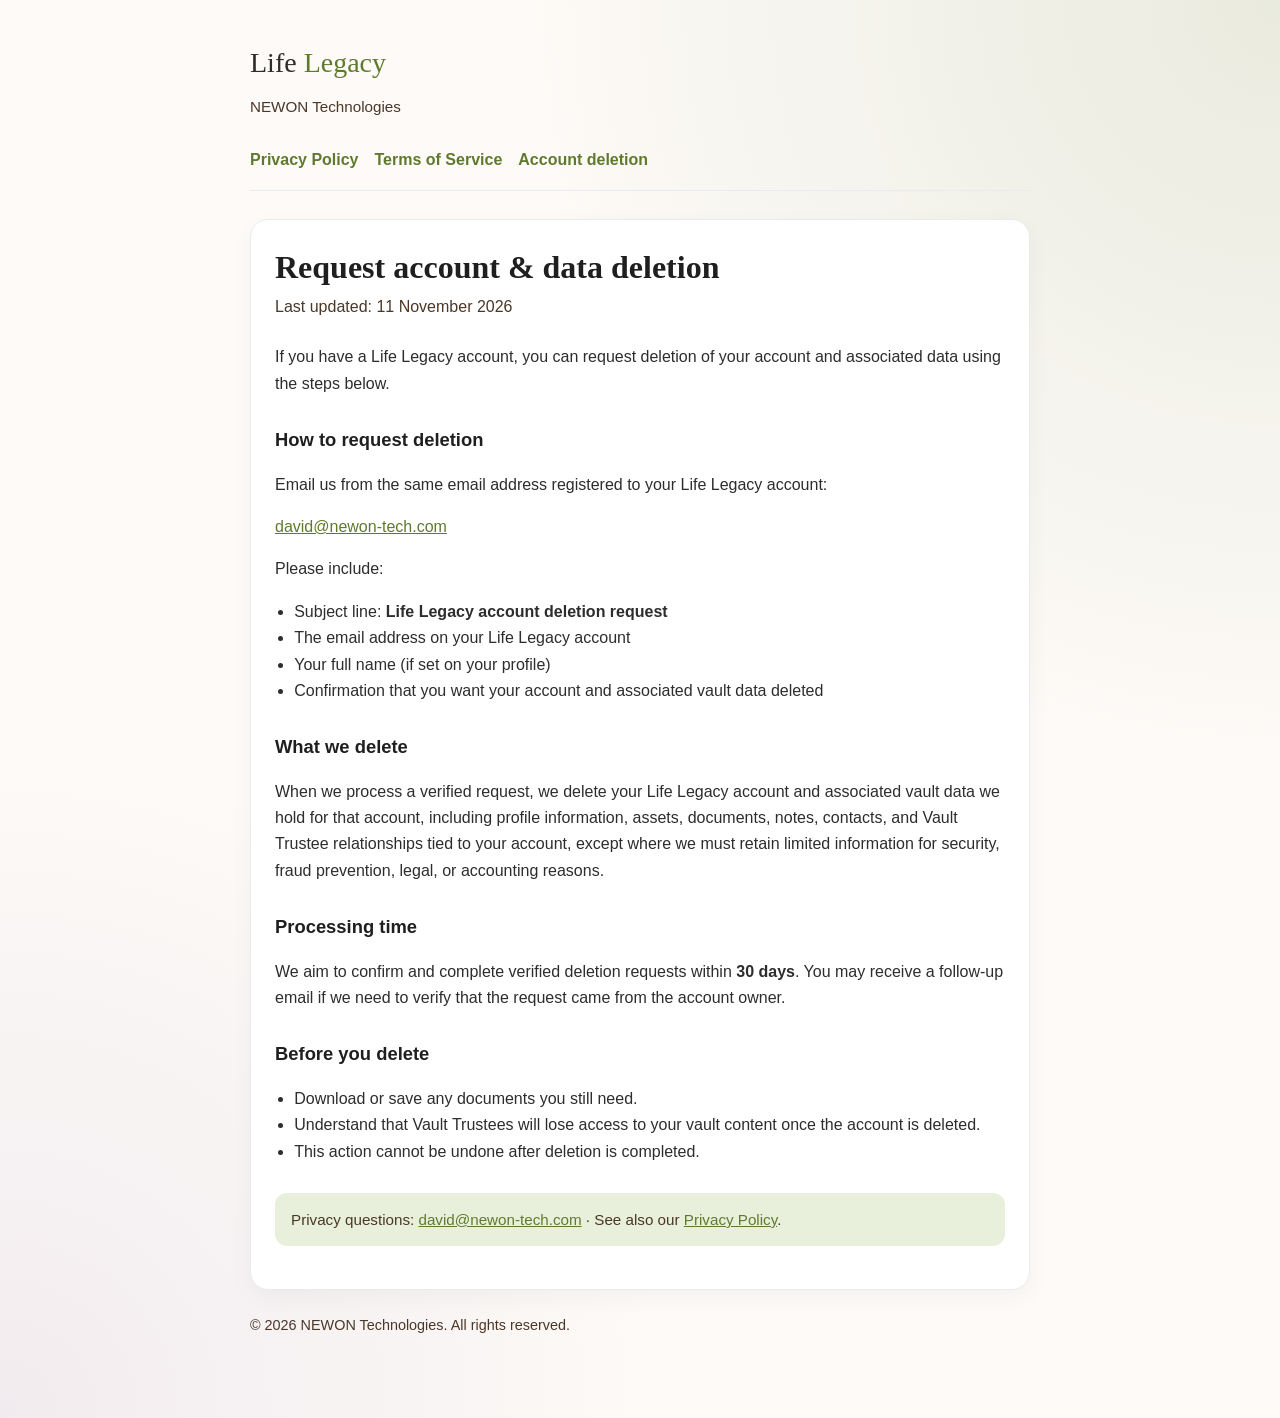
==== account-deletion.html @ f4180b6a "Add public Life Legacy account deletion request page. Co-authored-by: Cursor <cursoragent@cursor.com" ====
<!DOCTYPE html>
<html lang="en">
  <head>
    <meta charset="UTF-8" />
    <meta name="viewport" content="width=device-width, initial-scale=1" />
    <title>Account Deletion — Life Legacy</title>
    <link rel="stylesheet" href="./styles.css" />
  </head>
  <body>
    <main class="wrap">
      <p class="brand">Life <span>Legacy</span></p>
      <p class="eyebrow">NEWON Technologies</p>
      <nav>
        <a href="./privacy-policy.html">Privacy Policy</a>
        <a href="./terms-of-service.html">Terms of Service</a>
        <a href="./account-deletion.html">Account deletion</a>
      </nav>
      <article class="card">
        <h1>Request account &amp; data deletion</h1>
        <p class="meta">Last updated: 11 November 2026</p>

        <p>
          If you have a Life Legacy account, you can request deletion of your
          account and associated data using the steps below.
        </p>

        <h2>How to request deletion</h2>
        <p>
          Email us from the same email address registered to your Life Legacy
          account:
        </p>
        <p>
          <a href="mailto:david@newon-tech.com?subject=Life%20Legacy%20account%20deletion%20request">david@newon-tech.com</a>
        </p>
        <p>Please include:</p>
        <ul>
          <li>Subject line: <strong>Life Legacy account deletion request</strong></li>
          <li>The email address on your Life Legacy account</li>
          <li>Your full name (if set on your profile)</li>
          <li>Confirmation that you want your account and associated vault data deleted</li>
        </ul>

        <h2>What we delete</h2>
        <p>
          When we process a verified request, we delete your Life Legacy account
          and associated vault data we hold for that account, including profile
          information, assets, documents, notes, contacts, and Vault Trustee
          relationships tied to your account, except where we must retain limited
          information for security, fraud prevention, legal, or accounting
          reasons.
        </p>

        <h2>Processing time</h2>
        <p>
          We aim to confirm and complete verified deletion requests within
          <strong>30 days</strong>. You may receive a follow-up email if we need
          to verify that the request came from the account owner.
        </p>

        <h2>Before you delete</h2>
        <ul>
          <li>Download or save any documents you still need.</li>
          <li>
            Understand that Vault Trustees will lose access to your vault content
            once the account is deleted.
          </li>
          <li>This action cannot be undone after deletion is completed.</li>
        </ul>

        <p class="note">
          Privacy questions:
          <a href="mailto:david@newon-tech.com">david@newon-tech.com</a>
          · See also our
          <a href="./privacy-policy.html">Privacy Policy</a>.
        </p>
      </article>
      <footer>© 2026 NEWON Technologies. All rights reserved.</footer>
    </main>
  </body>
</html>
---- styles.css ----
:root {
  --bg: #fdfaf7;
  --ink: #1f1f1f;
  --muted: #4a3728;
  --green: #5f7a2e;
  --line: #e8ecef;
  --card: #ffffff;
}

* {
  box-sizing: border-box;
}

body {
  margin: 0;
  font-family: Inter, Segoe UI, Roboto, Helvetica, Arial, sans-serif;
  color: var(--ink);
  background:
    radial-gradient(circle at top right, rgba(95, 122, 46, 0.12), transparent 40%),
    radial-gradient(circle at bottom left, rgba(139, 107, 168, 0.1), transparent 35%),
    var(--bg);
  line-height: 1.65;
}

a {
  color: var(--green);
}

.wrap {
  max-width: 820px;
  margin: 0 auto;
  padding: 40px 20px 80px;
}

.brand {
  font-family: Georgia, "Times New Roman", serif;
  font-size: 1.75rem;
  margin: 0 0 8px;
}

.brand span {
  color: var(--green);
}

.eyebrow {
  color: var(--muted);
  font-size: 0.95rem;
  margin: 0 0 28px;
}

nav {
  display: flex;
  gap: 16px;
  flex-wrap: wrap;
  margin-bottom: 28px;
  padding-bottom: 16px;
  border-bottom: 1px solid var(--line);
}

nav a {
  text-decoration: none;
  font-weight: 600;
}

.card {
  background: var(--card);
  border: 1px solid var(--line);
  border-radius: 18px;
  padding: 28px 24px;
  box-shadow: 0 8px 24px rgba(0, 0, 0, 0.04);
}

h1 {
  font-family: Georgia, "Times New Roman", serif;
  font-size: 2rem;
  line-height: 1.2;
  margin: 0 0 8px;
}

.meta {
  color: var(--muted);
  margin: 0 0 24px;
}

h2 {
  font-size: 1.15rem;
  margin: 28px 0 10px;
}

p,
li {
  color: #2d2d2d;
}

ul {
  padding-left: 1.2rem;
}

.note {
  margin-top: 28px;
  padding: 14px 16px;
  border-radius: 12px;
  background: #e8f0dc;
  color: var(--muted);
  font-size: 0.95rem;
}

footer {
  margin-top: 24px;
  color: var(--muted);
  font-size: 0.9rem;
}
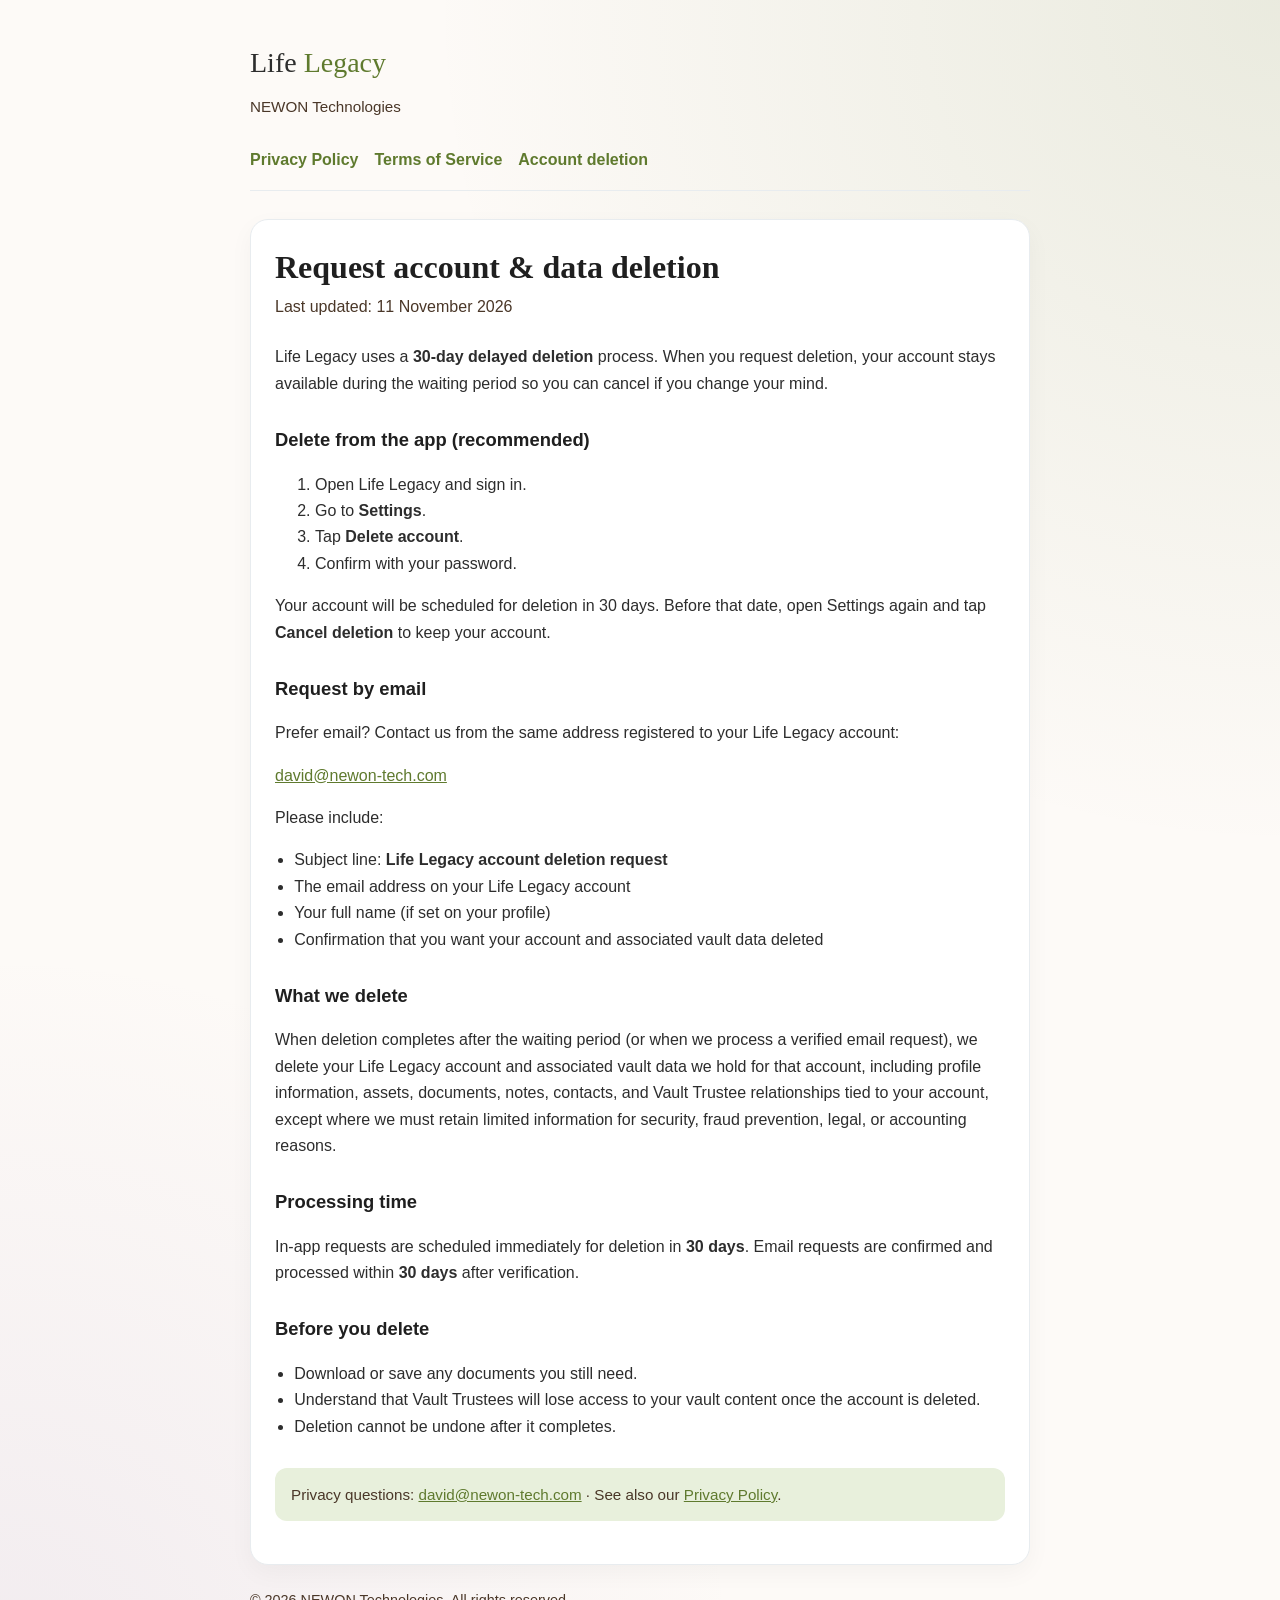
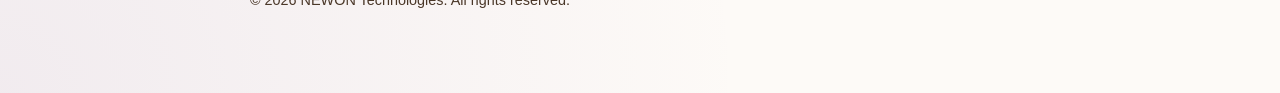
==== commit ea72016b: "Document 30-day delayed account deletion and in-app cancel. Co-authored-by: Cursor <cursoragent@curs" ====
--- a/account-deletion.html
+++ b/account-deletion.html
@@ -20,14 +20,28 @@
         <p class="meta">Last updated: 11 November 2026</p>
 
         <p>
-          If you have a Life Legacy account, you can request deletion of your
-          account and associated data using the steps below.
+          Life Legacy uses a <strong>30-day delayed deletion</strong> process.
+          When you request deletion, your account stays available during the
+          waiting period so you can cancel if you change your mind.
         </p>
 
-        <h2>How to request deletion</h2>
+        <h2>Delete from the app (recommended)</h2>
+        <ol>
+          <li>Open Life Legacy and sign in.</li>
+          <li>Go to <strong>Settings</strong>.</li>
+          <li>Tap <strong>Delete account</strong>.</li>
+          <li>Confirm with your password.</li>
+        </ol>
         <p>
-          Email us from the same email address registered to your Life Legacy
-          account:
+          Your account will be scheduled for deletion in 30 days. Before that
+          date, open Settings again and tap <strong>Cancel deletion</strong> to
+          keep your account.
+        </p>
+
+        <h2>Request by email</h2>
+        <p>
+          Prefer email? Contact us from the same address registered to your Life
+          Legacy account:
         </p>
         <p>
           <a href="mailto:david@newon-tech.com?subject=Life%20Legacy%20account%20deletion%20request">david@newon-tech.com</a>
@@ -42,8 +56,9 @@
 
         <h2>What we delete</h2>
         <p>
-          When we process a verified request, we delete your Life Legacy account
-          and associated vault data we hold for that account, including profile
+          When deletion completes after the waiting period (or when we process a
+          verified email request), we delete your Life Legacy account and
+          associated vault data we hold for that account, including profile
           information, assets, documents, notes, contacts, and Vault Trustee
           relationships tied to your account, except where we must retain limited
           information for security, fraud prevention, legal, or accounting
@@ -52,9 +67,9 @@
 
         <h2>Processing time</h2>
         <p>
-          We aim to confirm and complete verified deletion requests within
-          <strong>30 days</strong>. You may receive a follow-up email if we need
-          to verify that the request came from the account owner.
+          In-app requests are scheduled immediately for deletion in
+          <strong>30 days</strong>. Email requests are confirmed and processed
+          within <strong>30 days</strong> after verification.
         </p>
 
         <h2>Before you delete</h2>
@@ -64,7 +79,7 @@
             Understand that Vault Trustees will lose access to your vault content
             once the account is deleted.
           </li>
-          <li>This action cannot be undone after deletion is completed.</li>
+          <li>Deletion cannot be undone after it completes.</li>
         </ul>
 
         <p class="note">
